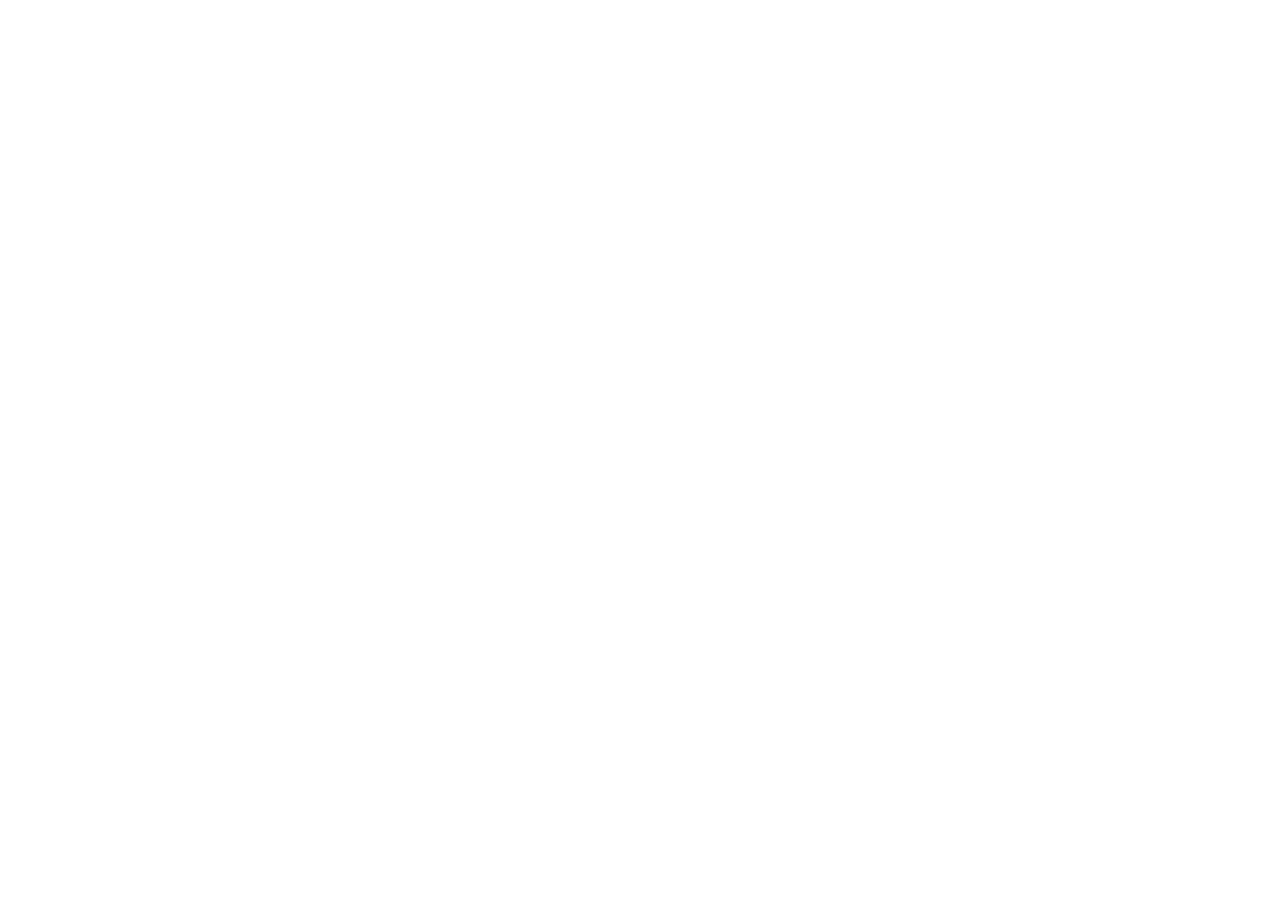
==== index.html @ c2d2c152 "Criação Index.html" ====
<!DOCTYPE html>
<html lang="pt-BR">
<head>
    <meta charset="UTF-8">
    <meta name="viewport" content="width=device-width, initial-scale=1.0">
    <title>Aula de CSS</title>
</head>
<body>
    
</body>
</html>
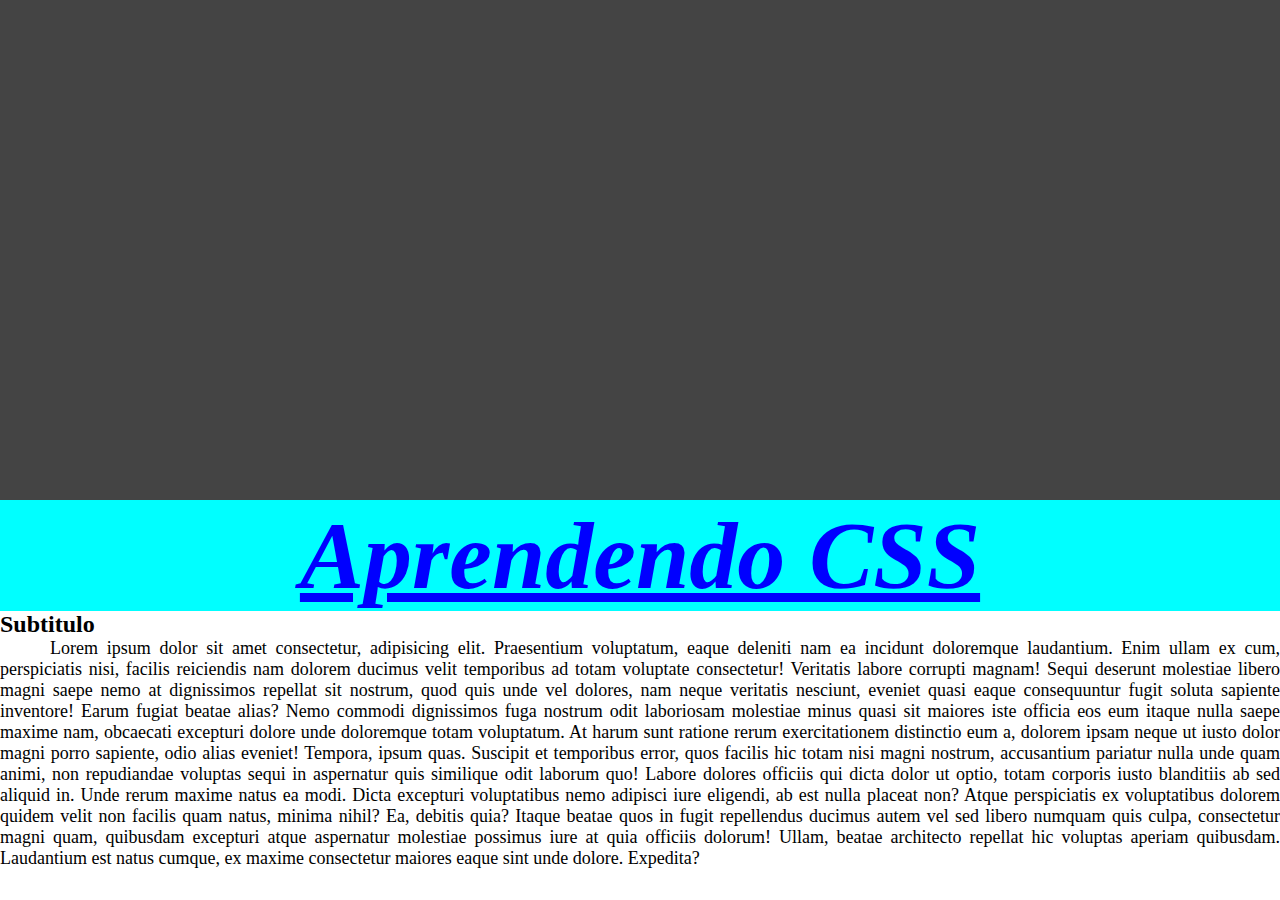
==== commit 1725f012: "Cores, backgrounds e textos" ====
--- a/index.html
+++ b/index.html
@@ -4,8 +4,12 @@
     <meta charset="UTF-8">
     <meta name="viewport" content="width=device-width, initial-scale=1.0">
     <title>Aula de CSS</title>
+    <link rel="stylesheet" href="style.css">
 </head>
 <body>
-    
+    <div class="bg"></div>
+    <h1>Aprendendo CSS</h1>
+    <h2>Subtitulo</h2>
+    <p>Lorem ipsum dolor sit amet consectetur, adipisicing elit. Praesentium voluptatum, eaque deleniti nam ea incidunt doloremque laudantium. Enim ullam ex cum, perspiciatis nisi, facilis reiciendis nam dolorem ducimus velit temporibus ad totam voluptate consectetur! Veritatis labore corrupti magnam! Sequi deserunt molestiae libero magni saepe nemo at dignissimos repellat sit nostrum, quod quis unde vel dolores, nam neque veritatis nesciunt, eveniet quasi eaque consequuntur fugit soluta sapiente inventore! Earum fugiat beatae alias? Nemo commodi dignissimos fuga nostrum odit laboriosam molestiae minus quasi sit maiores iste officia eos eum itaque nulla saepe maxime nam, obcaecati excepturi dolore unde doloremque totam voluptatum. At harum sunt ratione rerum exercitationem distinctio eum a, dolorem ipsam neque ut iusto dolor magni porro sapiente, odio alias eveniet! Tempora, ipsum quas. Suscipit et temporibus error, quos facilis hic totam nisi magni nostrum, accusantium pariatur nulla unde quam animi, non repudiandae voluptas sequi in aspernatur quis similique odit laborum quo! Labore dolores officiis qui dicta dolor ut optio, totam corporis iusto blanditiis ab sed aliquid in. Unde rerum maxime natus ea modi. Dicta excepturi voluptatibus nemo adipisci iure eligendi, ab est nulla placeat non? Atque perspiciatis ex voluptatibus dolorem quidem velit non facilis quam natus, minima nihil? Ea, debitis quia? Itaque beatae quos in fugit repellendus ducimus autem vel sed libero numquam quis culpa, consectetur magni quam, quibusdam excepturi atque aspernatur molestiae possimus iure at quia officiis dolorum! Ullam, beatae architecto repellat hic voluptas aperiam quibusdam. Laudantium est natus cumque, ex maxime consectetur maiores eaque sint unde dolore. Expedita?</p>   
 </body>
 </html>--- a/style.css
+++ b/style.css
@@ -0,0 +1,36 @@
+* {
+    margin: 0;
+    padding: 0;
+}
+
+h1 {
+    color: blue;
+    background-color: aqua;
+    font-size: 96px;
+    font-weight: 900;
+    font-style: italic;
+    text-decoration: underline;
+    text-align: center;
+}
+
+h2 {
+
+}
+
+p {
+    font-size: 18px;
+    text-align: justify;
+    text-indent: 50px;
+}
+
+div.bg {
+    height: 500px;
+    width: 100%;
+    background-color: rgb(68, 68, 68);
+    background-image: url('https://images.unsplash.com/photo-1713970969592-d14b7ea5ebb8?q=80&w=2070&auto=format&fit=crop&ixlib=rb-4.0.3&ixid=M3wxMjA3fDB8MHxwaG90by1wYWdlfHx8fGVufDB8fHx8fA%3D%3D');
+    background-size: cover;
+    background-repeat: no-repeat;
+    background-position: center;
+    background-attachment: fixed;
+
+}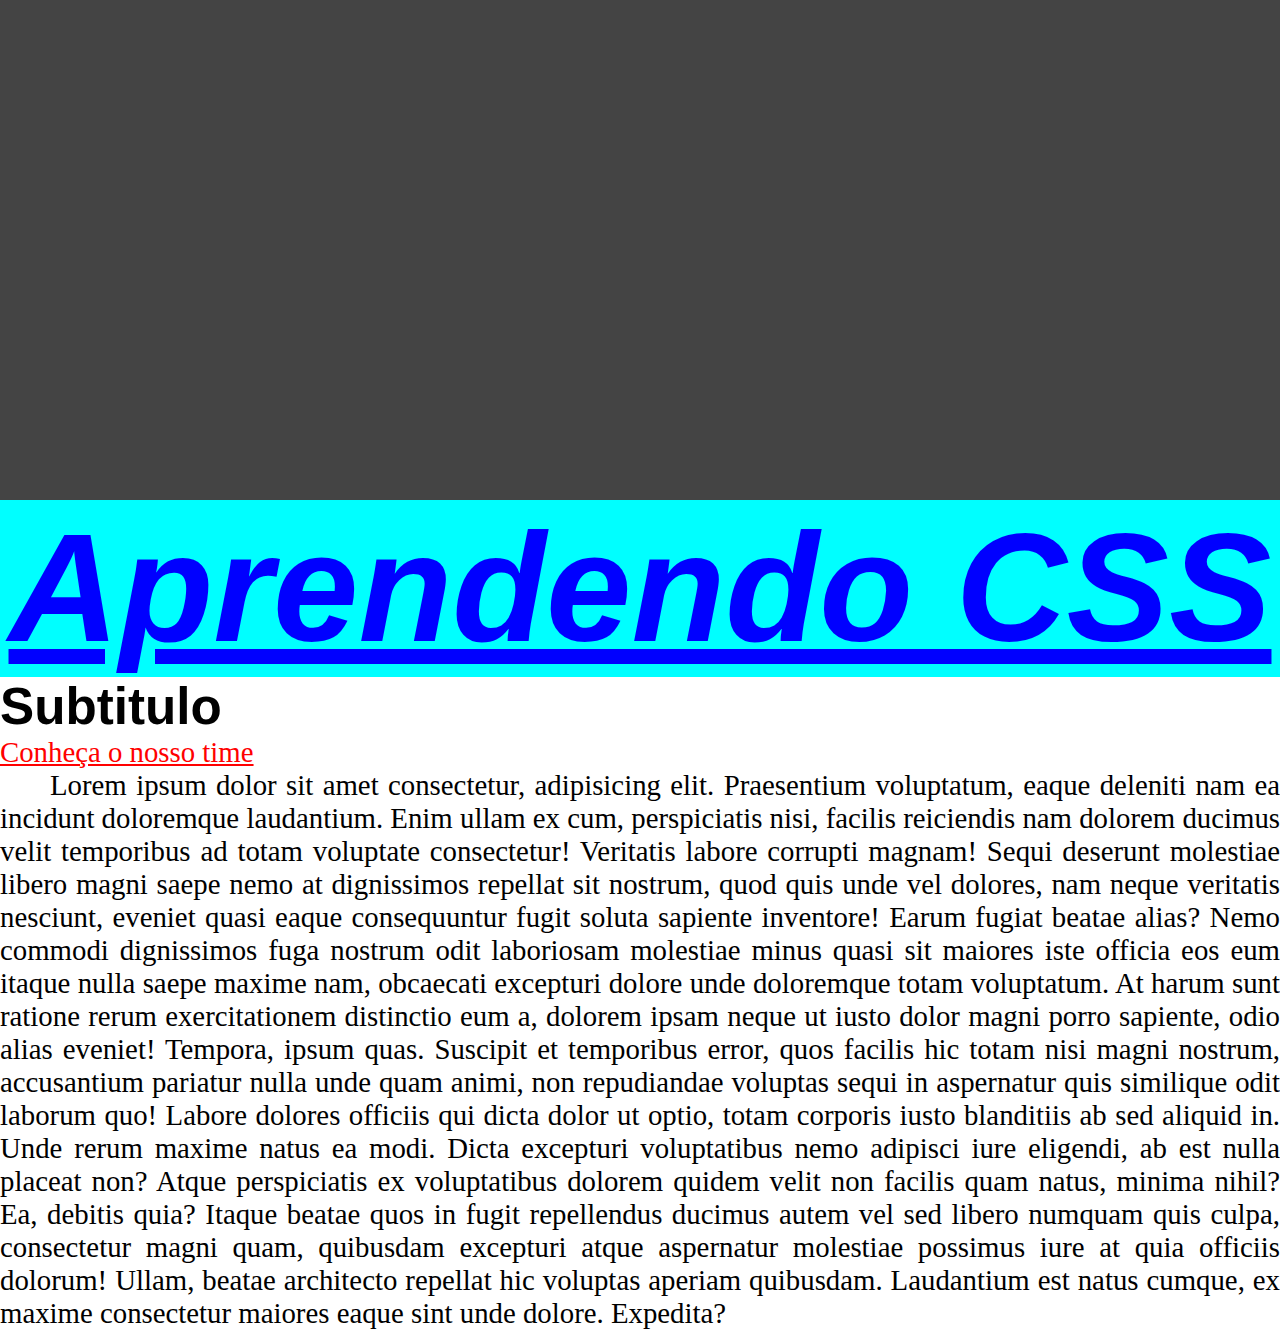
==== commit 1d70b832: "Fontes, medidas e links - Curso Santander Coders" ====
--- a/index.html
+++ b/index.html
@@ -10,6 +10,7 @@
     <div class="bg"></div>
     <h1>Aprendendo CSS</h1>
     <h2>Subtitulo</h2>
+    <a href="time.html">Conheça o nosso time</a>
     <p>Lorem ipsum dolor sit amet consectetur, adipisicing elit. Praesentium voluptatum, eaque deleniti nam ea incidunt doloremque laudantium. Enim ullam ex cum, perspiciatis nisi, facilis reiciendis nam dolorem ducimus velit temporibus ad totam voluptate consectetur! Veritatis labore corrupti magnam! Sequi deserunt molestiae libero magni saepe nemo at dignissimos repellat sit nostrum, quod quis unde vel dolores, nam neque veritatis nesciunt, eveniet quasi eaque consequuntur fugit soluta sapiente inventore! Earum fugiat beatae alias? Nemo commodi dignissimos fuga nostrum odit laboriosam molestiae minus quasi sit maiores iste officia eos eum itaque nulla saepe maxime nam, obcaecati excepturi dolore unde doloremque totam voluptatum. At harum sunt ratione rerum exercitationem distinctio eum a, dolorem ipsam neque ut iusto dolor magni porro sapiente, odio alias eveniet! Tempora, ipsum quas. Suscipit et temporibus error, quos facilis hic totam nisi magni nostrum, accusantium pariatur nulla unde quam animi, non repudiandae voluptas sequi in aspernatur quis similique odit laborum quo! Labore dolores officiis qui dicta dolor ut optio, totam corporis iusto blanditiis ab sed aliquid in. Unde rerum maxime natus ea modi. Dicta excepturi voluptatibus nemo adipisci iure eligendi, ab est nulla placeat non? Atque perspiciatis ex voluptatibus dolorem quidem velit non facilis quam natus, minima nihil? Ea, debitis quia? Itaque beatae quos in fugit repellendus ducimus autem vel sed libero numquam quis culpa, consectetur magni quam, quibusdam excepturi atque aspernatur molestiae possimus iure at quia officiis dolorum! Ullam, beatae architecto repellat hic voluptas aperiam quibusdam. Laudantium est natus cumque, ex maxime consectetur maiores eaque sint unde dolore. Expedita?</p>   
 </body>
 </html>--- a/style.css
+++ b/style.css
@@ -3,24 +3,49 @@
     padding: 0;
 }
 
+:root {
+    font-size: 62,5%;
+}
+
+body {
+    font-family: 'Times New Roman', Times, serif;
+}
+
 h1 {
     color: blue;
     background-color: aqua;
-    font-size: 96px;
+    font-size: 9.6rem;
     font-weight: 900;
     font-style: italic;
     text-decoration: underline;
     text-align: center;
 }
 
+h1, h2, h3, h4, h5, h6 {
+    font-family: Roboto, Arial, cursive;
+}
+
 h2 {
-
+    font-size: 3.2rem;
 }
 
 p {
-    font-size: 18px;
+    font-size: 1.8rem;
     text-align: justify;
     text-indent: 50px;
+}
+
+a {
+    font-size: 1.8rem;
+    color: red;
+}
+
+a:visited {
+    color: aqua;
+}
+
+a:hover {
+    color: coral;
 }
 
 div.bg {
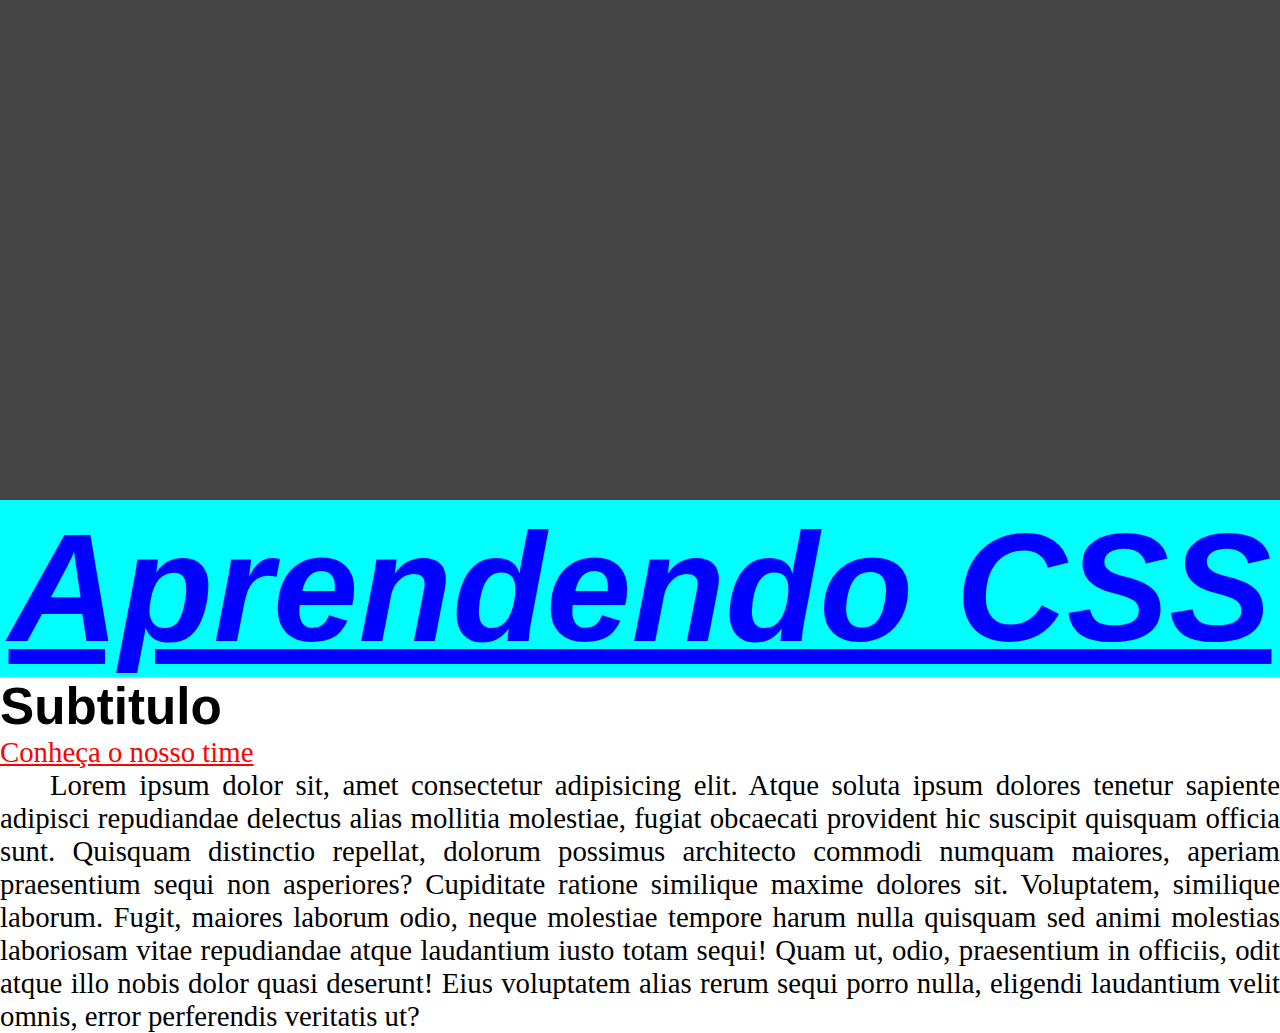
==== commit 6776bfee: "Update index.html" ====
--- a/index.html
+++ b/index.html
@@ -11,6 +11,6 @@
     <h1>Aprendendo CSS</h1>
     <h2>Subtitulo</h2>
     <a href="time.html">Conheça o nosso time</a>
-    <p>Lorem ipsum dolor sit amet consectetur, adipisicing elit. Praesentium voluptatum, eaque deleniti nam ea incidunt doloremque laudantium. Enim ullam ex cum, perspiciatis nisi, facilis reiciendis nam dolorem ducimus velit temporibus ad totam voluptate consectetur! Veritatis labore corrupti magnam! Sequi deserunt molestiae libero magni saepe nemo at dignissimos repellat sit nostrum, quod quis unde vel dolores, nam neque veritatis nesciunt, eveniet quasi eaque consequuntur fugit soluta sapiente inventore! Earum fugiat beatae alias? Nemo commodi dignissimos fuga nostrum odit laboriosam molestiae minus quasi sit maiores iste officia eos eum itaque nulla saepe maxime nam, obcaecati excepturi dolore unde doloremque totam voluptatum. At harum sunt ratione rerum exercitationem distinctio eum a, dolorem ipsam neque ut iusto dolor magni porro sapiente, odio alias eveniet! Tempora, ipsum quas. Suscipit et temporibus error, quos facilis hic totam nisi magni nostrum, accusantium pariatur nulla unde quam animi, non repudiandae voluptas sequi in aspernatur quis similique odit laborum quo! Labore dolores officiis qui dicta dolor ut optio, totam corporis iusto blanditiis ab sed aliquid in. Unde rerum maxime natus ea modi. Dicta excepturi voluptatibus nemo adipisci iure eligendi, ab est nulla placeat non? Atque perspiciatis ex voluptatibus dolorem quidem velit non facilis quam natus, minima nihil? Ea, debitis quia? Itaque beatae quos in fugit repellendus ducimus autem vel sed libero numquam quis culpa, consectetur magni quam, quibusdam excepturi atque aspernatur molestiae possimus iure at quia officiis dolorum! Ullam, beatae architecto repellat hic voluptas aperiam quibusdam. Laudantium est natus cumque, ex maxime consectetur maiores eaque sint unde dolore. Expedita?</p>   
+    <p>Lorem ipsum dolor sit, amet consectetur adipisicing elit. Atque soluta ipsum dolores tenetur sapiente adipisci repudiandae delectus alias mollitia molestiae, fugiat obcaecati provident hic suscipit quisquam officia sunt. Quisquam distinctio repellat, dolorum possimus architecto commodi numquam maiores, aperiam praesentium sequi non asperiores? Cupiditate ratione similique maxime dolores sit. Voluptatem, similique laborum. Fugit, maiores laborum odio, neque molestiae tempore harum nulla quisquam sed animi molestias laboriosam vitae repudiandae atque laudantium iusto totam sequi! Quam ut, odio, praesentium in officiis, odit atque illo nobis dolor quasi deserunt! Eius voluptatem alias rerum sequi porro nulla, eligendi laudantium velit omnis, error perferendis veritatis ut?</p>
 </body>
 </html>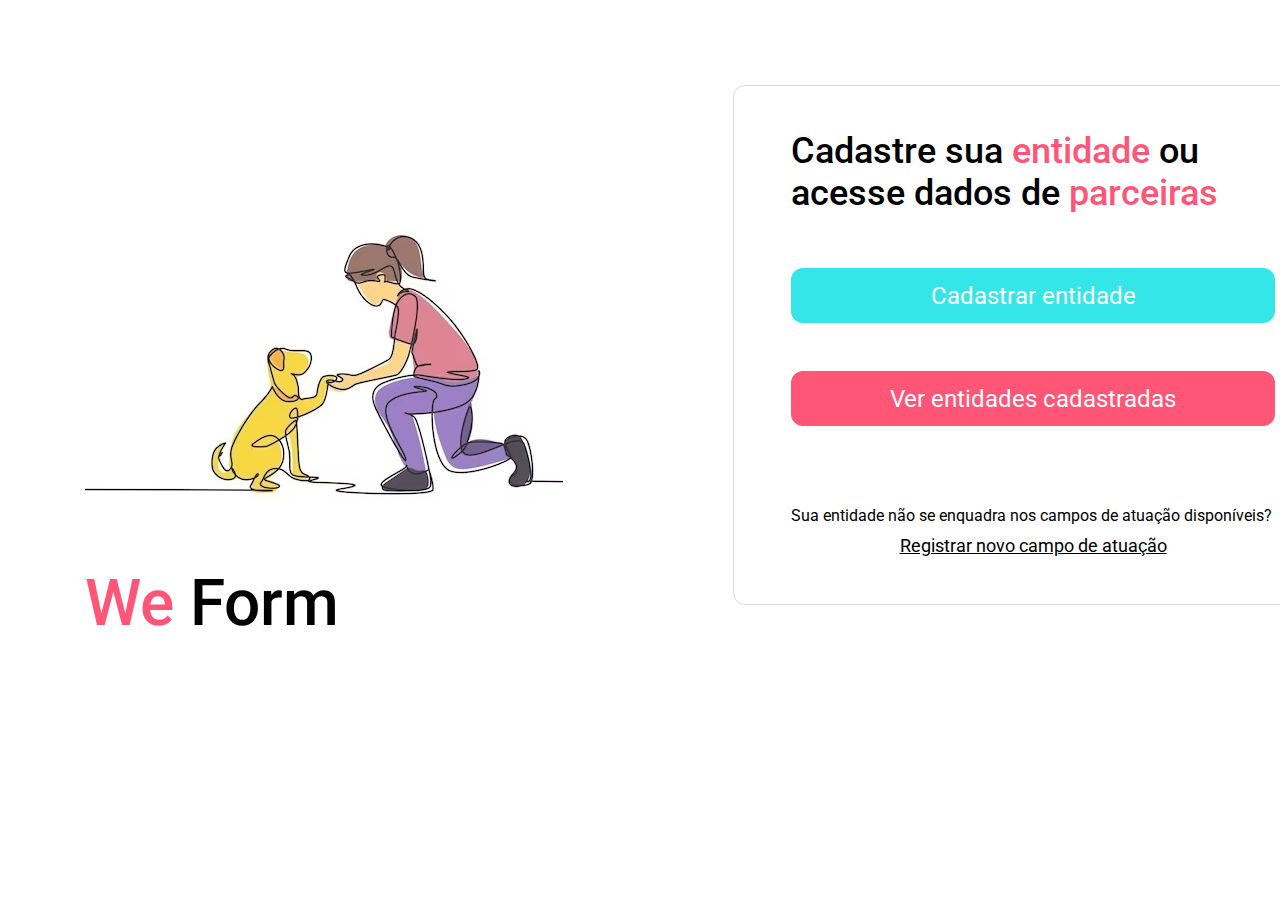
==== commit 1ed6e130: "Projeto CSS Parte 1 - Curso Santander Coders" ====
--- a/index.html
+++ b/index.html
@@ -1,16 +1,37 @@
 <!DOCTYPE html>
 <html lang="pt-BR">
+
 <head>
     <meta charset="UTF-8">
     <meta name="viewport" content="width=device-width, initial-scale=1.0">
-    <title>Aula de CSS</title>
-    <link rel="stylesheet" href="style.css">
+    <title>Document</title>
+    <link rel="stylesheet" href="styles.css">
+    <link rel="preconnect" href="https://fonts.googleapis.com">
+    <link rel="preconnect" href="https://fonts.gstatic.com" crossorigin>
+    <link href="https://fonts.googleapis.com/css2?family=Roboto:wght@100;300;400;500&display=swap" rel="stylesheet">
 </head>
+
 <body>
-    <div class="bg"></div>
-    <h1>Aprendendo CSS</h1>
-    <h2>Subtitulo</h2>
-    <a href="time.html">Conheça o nosso time</a>
-    <p>Lorem ipsum dolor sit, amet consectetur adipisicing elit. Atque soluta ipsum dolores tenetur sapiente adipisci repudiandae delectus alias mollitia molestiae, fugiat obcaecati provident hic suscipit quisquam officia sunt. Quisquam distinctio repellat, dolorum possimus architecto commodi numquam maiores, aperiam praesentium sequi non asperiores? Cupiditate ratione similique maxime dolores sit. Voluptatem, similique laborum. Fugit, maiores laborum odio, neque molestiae tempore harum nulla quisquam sed animi molestias laboriosam vitae repudiandae atque laudantium iusto totam sequi! Quam ut, odio, praesentium in officiis, odit atque illo nobis dolor quasi deserunt! Eius voluptatem alias rerum sequi porro nulla, eligendi laudantium velit omnis, error perferendis veritatis ut?</p>
+    <div class="content">
+        <aside>
+            <img src="imagens/hero.jfif" alt="">
+            <h1><span>We</span> Form</h1>
+        </aside>
+        <main>
+            <h2>Cadastre sua <span>entidade</span> ou<br>
+            acesse dados de <span>parceiras</span></h2>
+
+            <div class="actions">
+                <a href="">Cadastrar entidade</a>
+                <a href="">Ver entidades cadastradas</a>
+            </div>
+
+            <footer>
+                <p>Sua entidade não se enquadra nos campos de atuação disponíveis?</p>
+                <a href="">Registrar novo campo de atuação</a>
+            </footer>
+        </main>
+    </div>
 </body>
+
 </html>--- a/styles.css
+++ b/styles.css
@@ -0,0 +1,95 @@
+* {
+    padding: 0;
+    margin: 0;
+    box-sizing: border-box;
+}
+
+:root {
+    font-size: 62.5%;
+}
+
+body {
+    font-family: 'Roboto',sans-serif;
+    font-size: 1.4rem;
+}
+
+.content {
+    display: grid;
+    grid-template-areas:
+        ". . . . ."
+        ". hero . form ."
+        ". hero . form ."
+        ". . . . ."
+    ;
+    gap: 8.5rem;
+}
+
+main {
+    grid-area: form;
+}
+
+aside {
+    grid-area: hero;
+}
+
+aside h1 {
+    font-family: 'Roboto', sans-serif;
+    font-size: 6.4rem;
+    font-weight: 500;
+    line-height: 7.5rem;
+}
+
+aside h1 span, main h2 span {
+    color: #FF5678;
+}
+
+main {
+    width: 60rem;
+    height: 52rem;
+    border: 0.1rem solid rgba(0, 0, 0, 0.15);
+    padding: 4.4rem 5.7rem;
+    border-radius: 1.2rem;
+}
+
+main h2 {
+    max-width: 43rem;
+    font-size: 3.6rem;
+    font-weight: 500;
+}
+
+main .actions {
+    display: flex;
+    flex-flow: column wrap;
+}
+
+main .actions a {
+    border-radius: 1.2rem;
+    text-decoration: none;
+    font-size: 2.4rem;
+    height: 5.5rem;
+    background-color: #35E6E9;
+    color: #fff;
+
+    display: flex;
+    justify-content: center;
+    align-items: center;
+    margin-top: 5.4rem;
+}
+
+main .actions a + a {
+    margin-top: 4.8rem;
+    background-color: #FF5678;
+}
+
+main footer p {
+    font-size: 1.6rem;
+    margin-top: 8rem;
+}
+
+main footer a {
+    margin-top: 1rem;
+    font-size: 1.8rem;
+    display: block;
+    text-align: center;
+    color: black;
+}